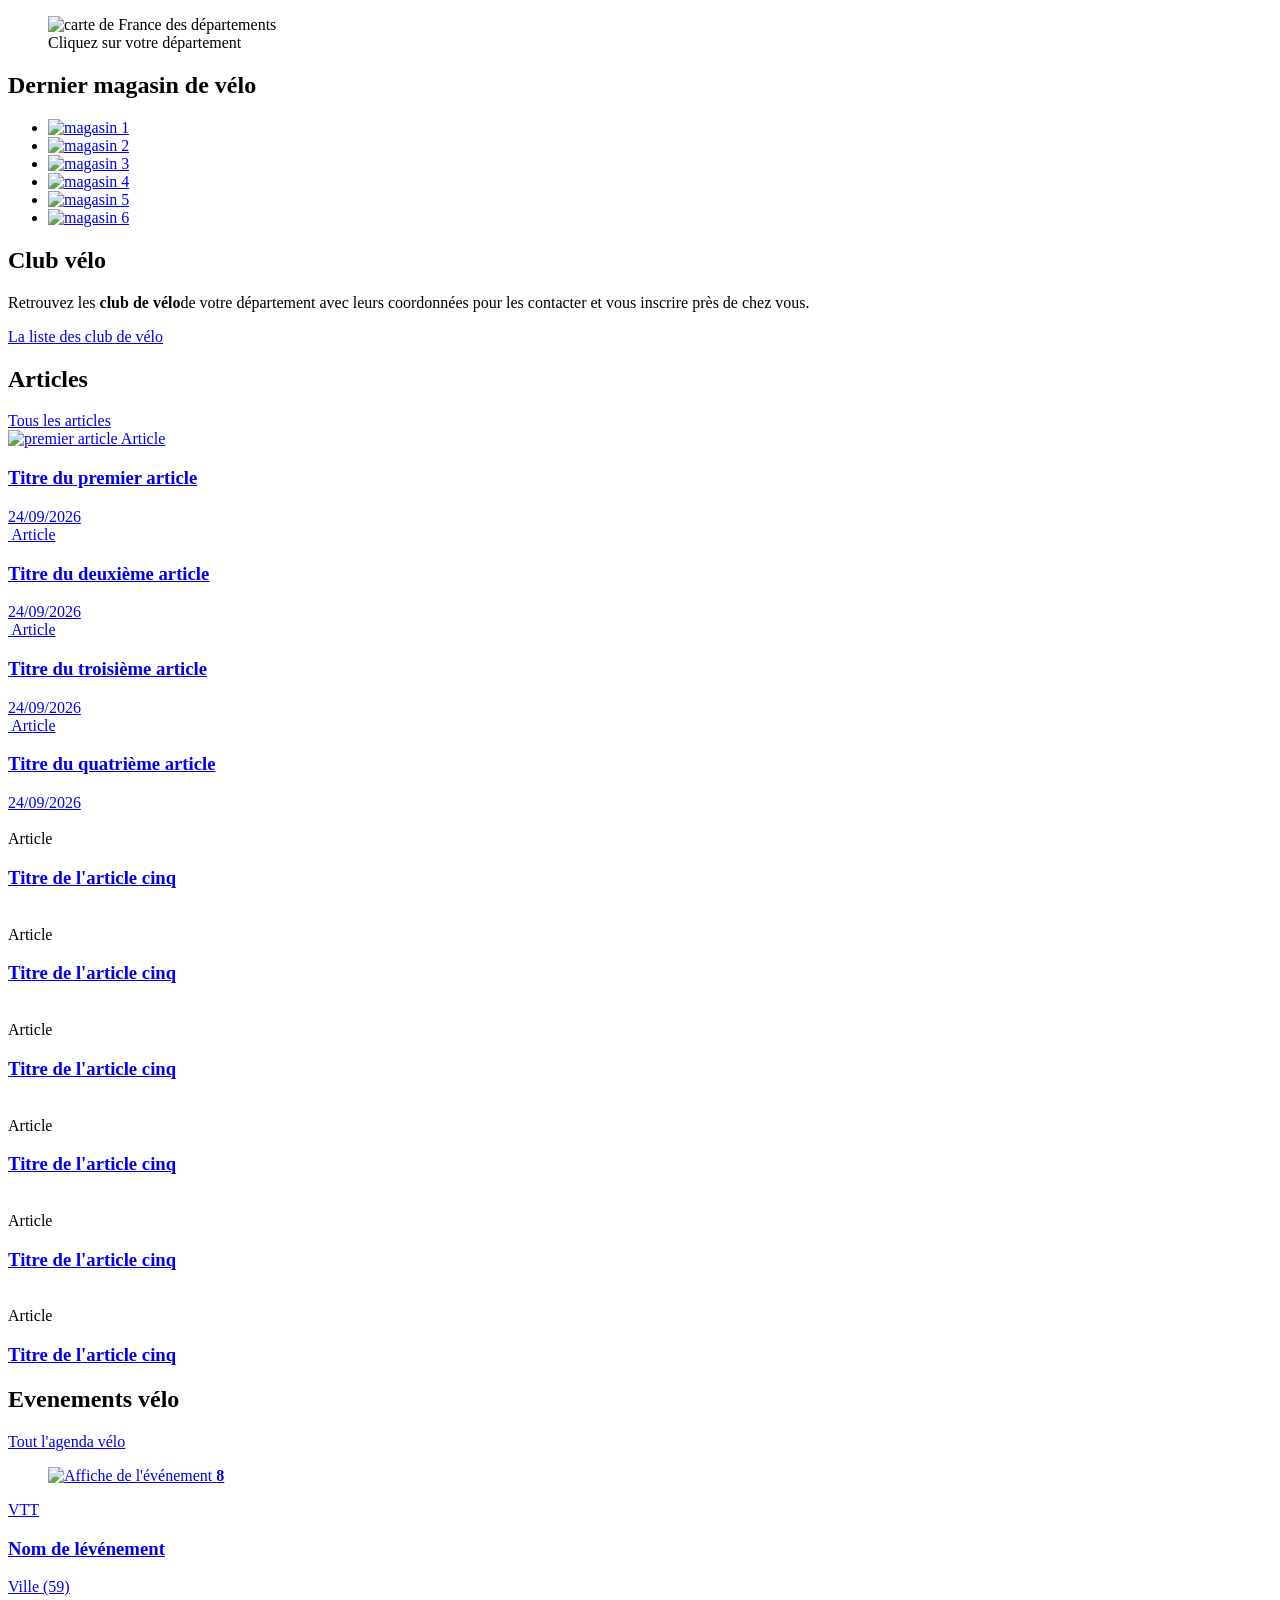
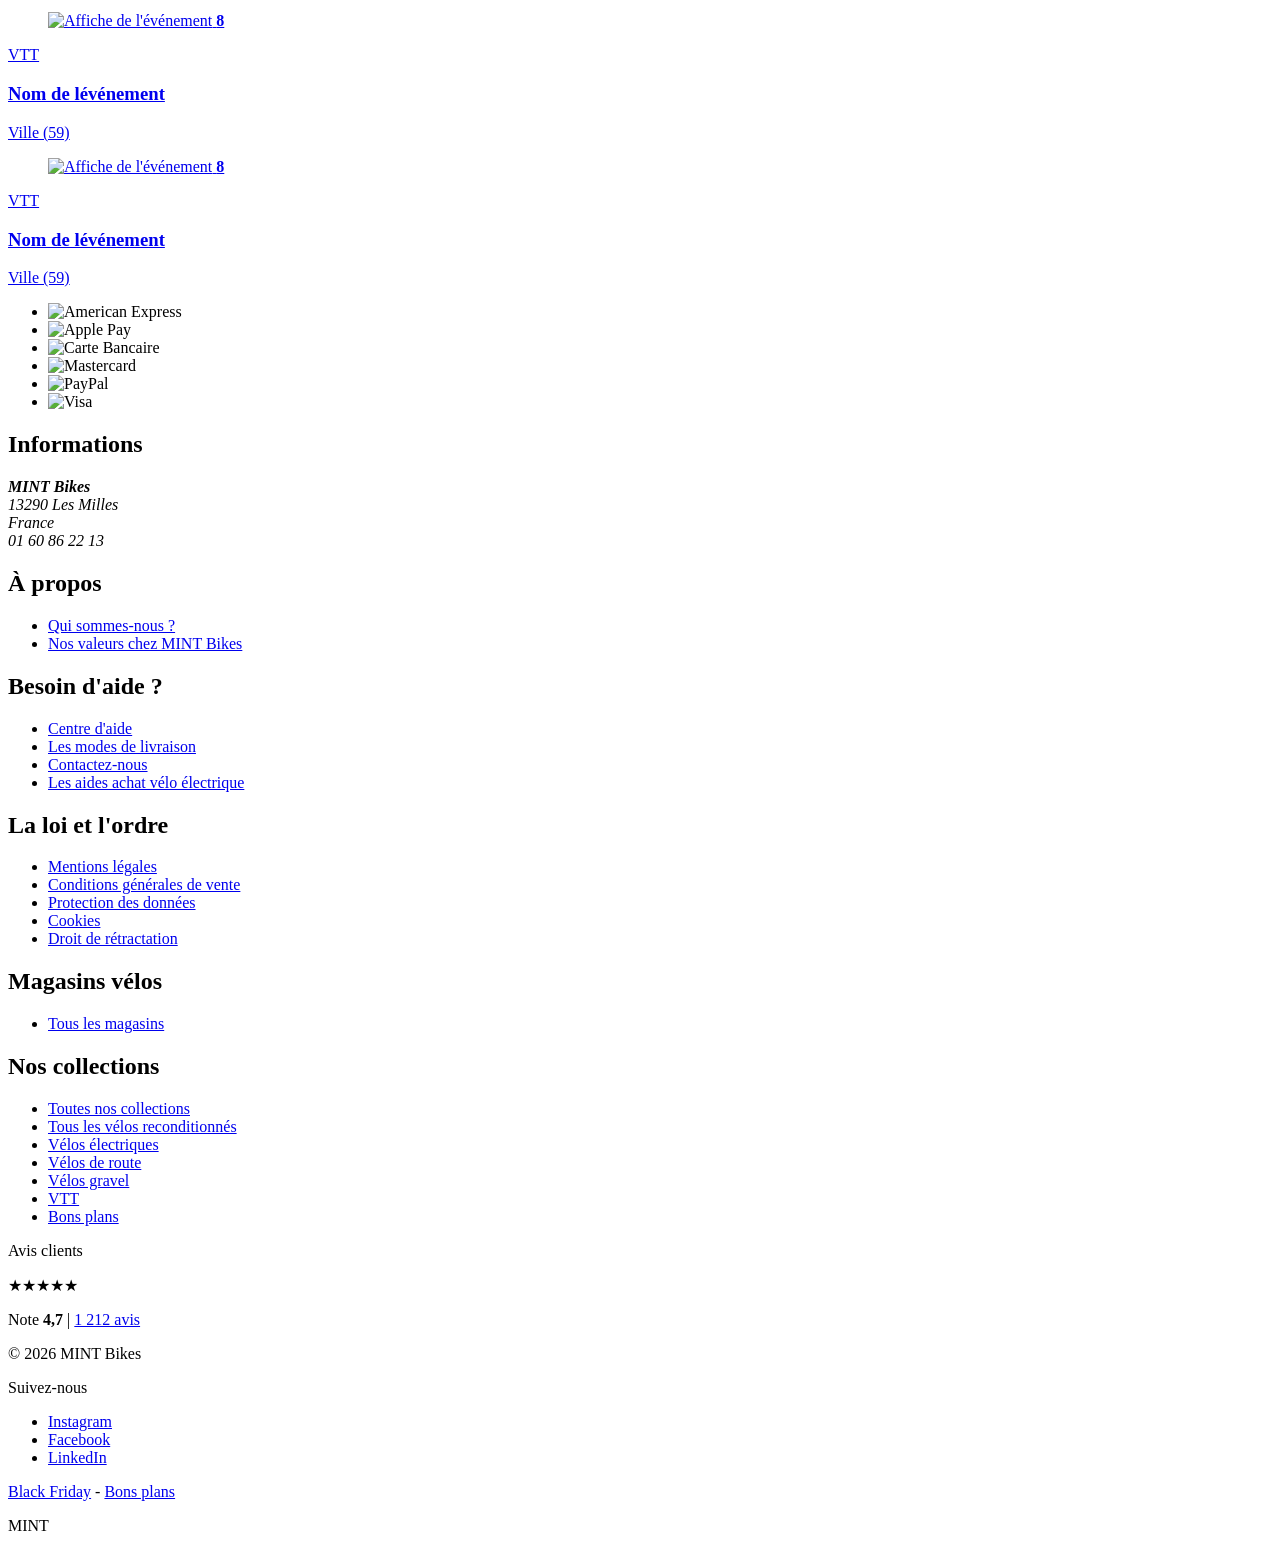
==== HTML/index.html @ cd9aee18 "Ajout des pages HTML CSS et assets" ====
<!DOCTYPE html>
<html lang="en">
<head>
    <meta charset="UTF-8">
    <meta name="viewport" content="width=device-width, initial-scale=1.0">
    <title>Document</title>
</head>
<body>
    
</body>
</html>


<!-- Presentation :  carte + magasins + clubs (main chris)-->

    <section class="presentation">
    <figure class="carte-france">
        <img src="images/carte-france.png" alt="carte de France des départements">
        <figcaption>Cliquez sur votre département</figcaption>
    </figure>
        <div class="presentation-texte">
        <h2>Dernier magasin de vélo</h2>
        <ul class="vignettes">
            <li><a href="#"><img src="/ASSET/images/magasin1.jpg" alt="magasin 1"></a></li>
            <li><a href="#"><img src="/ASSET/images/magasin2.jpg" alt="magasin 2"></a></li>
            <li><a href="#"><img src="/ASSET/images/magasin3.jpg" alt="magasin 3"></a></li>
            <li><a href="#"><img src="/ASSET/images/magasin4.jpg" alt="magasin 4"></a></li>
            <li><a href="#"><img src="/ASSET/images/magasin5.jpg" alt="magasin 5"></a></li>
            <li><a href="#"><img src="/ASSET/images/magasin6.jpg" alt="magasin 6"></a></li>
        </ul>

        <h2>Club vélo</h2>
        <p>Retrouvez les <strong>club de vélo</strong>de votre département avec leurs coordonnées pour les contacter et vous inscrire près de chez vous.</p>
        <a class="lien-fleche" href="#">La liste des club de vélo</a>
        </div>
    </section>

    <!-- 2. Articles -->

    <section class="articles">
    <div class="titre-section">
        <h2>Articles</h2>
        <a class="bouton-lime" href="#" >Tous les articles</a>
    </div>

    <div class="articles-une">
        <article class="article-carte">
        <a href="#">
            <img src="/ASSET/images/article1.jpg" alt="premier article">
            <span class="etiquette">Article</span>
            <h3>Titre du premier article</h3>
            <time datetime="2026-09-24">24/09/2026</time>
        </a>
        </article>
        <article class="article-carte">
        <a href="#">
            <img src="/ASSET/images/article2.jpg" alt="">
            <span class="etiquette">Article</span>
            <h3>Titre du deuxième article</h3>
            <time datetime="2026-09-24">24/09/2026</time>
        </a>
        </article>
        <article class="article-carte">
        <a href="#">
            <img src="/ASSET/images/article3.jpg" alt="">
            <span class="etiquette">Article</span>
            <h3>Titre du troisième article</h3>
            <time datetime="2026-09-24">24/09/2026</time>
        </a>
        </article>
        <article class="article-carte">
        <a href="#">
            <img src="/ASSET/images/article4.jpg" alt="">
            <span class="etiquette">Article</span>
            <h3>Titre du quatrième article</h3>
            <time datetime="2026-09-24">24/09/2026</time>
        </a>
        </article>
    </div>

    <section class="articles-liste">
        <article class="article-compact">
        <img src="/ASSET/images/article5.jpg" alt="">
        <div>
            <span class="etiquette">Article</span>
            <h3><a href="#">Titre de l'article cinq</a></h3>
        </div>
        </article>
        <article class="article-compact">
        <img src="/ASSET/images/article6.jpg" alt="">
        <div>
            <span class="etiquette">Article</span>
            <h3><a href="#">Titre de l'article cinq</a></h3>
        </div>
        </article>

        <article class="article-compact">
        <img src="/ASSET/images/article7.jpg" alt="">
        <div>
            <span class="etiquette">Article</span>
            <h3><a href="#">Titre de l'article cinq</a></h3>
        </div>
        </article>

        <article class="article-compact">
        <img src="/ASSET/images/article8.jpg" alt="">
        <div>
            <span class="etiquette">Article</span>
            <h3><a href="#">Titre de l'article cinq</a></h3>
        </div>
        </article>

        <article class="article-compact">
        <img src="/ASSET/images/article9.jpg" alt="">
        <div>
            <span class="etiquette">Article</span>
            <h3><a href="#">Titre de l'article cinq</a></h3>
        </div>
        </article>

        <article class="article-compact">
        <img src="/ASSET/images/article10.jpg" alt="">
        <div>
            <span class="etiquette">Article</span>
            <h3><a href="#">Titre de l'article cinq</a></h3>
        </div>
        </article>
    
    </div>
    </section>

    <!-- 3. Evenements -->

    <section class="evenements">
    <div class="titre-section">
        <h2>Evenements vélo</h2>
        <a class="bouton-lime" href="#">Tout l'agenda vélo</a>
    </div>

    <div class="evenements-liste">
        <article class="evenement-carte">
        <a href="#">
            <figure>
            <img src="/ASSET/images/event1.jpg" alt="Affiche de l'événement">
            <time class="date-badge" datetime="2026-11-08"><strong>8</strong></time>
            </figure>
            <span class="etiquette">VTT</span>
            <h3>Nom de lévénement</h3>
            <p class="lieu">Ville (59)</p>
        </a>
        </article>

        <article class="evenement-carte">
        <a href="#">
            <figure>
            <img src="/ASSET/images/event2.jpg" alt="Affiche de l'événement">
            <time class="date-badge" datetime="2026-11-08"><strong>8</strong></time>
            </figure>
            <span class="etiquette">VTT</span>
            <h3>Nom de lévénement</h3>
            <p class="lieu">Ville (59)</p>
        </a>
        </article>

        <article class="evenement-carte">
        <a href="#">
            <figure>
            <img src="/ASSET/images/event3.jpg" alt="Affiche de l'événement">
            <time class="date-badge" datetime="2026-11-08"><strong>8</strong></time>
            </figure>
            <span class="etiquette">VTT</span>
            <h3>Nom de lévénement</h3>
            <p class="lieu">Ville (59)</p>
        </a>
        </article>
    </div>
    </section>

    </main> 
    <footer class="pied-mint">
        <div class="pied-contenu">

            <ul class="paiements" aria-label="Moyens de paiement acceptés">
                <li><img src="/ASSET/images/amex.svg" alt="American Express"></li>
                <li><img src="/ASSET/images/apple-pay.svg" alt="Apple Pay"></li>
                <li><img src="/ASSET/images/cb.svg" alt="Carte Bancaire"></li>
                <li><img src="/ASSET/images/mastercard.svg" alt="Mastercard"></li>
                <li><img src="/ASSET/images/paypal.svg" alt="PayPal"></li>
                <li><img src="/ASSET/images/visa.svg" alt="Visa"></li>
        </ul>

            <div class="pied-colonnes">
                <div>
                    <h2>Informations</h2>
                    <address>
                        <strong>MINT Bikes</strong><br>
                        13290 Les Milles<br>
                        France<br>
                        01 60 86 22 13
                    </address>
                </div>
                <div>
                    <h2>À propos</h2>
                    <ul>
                        <li><a href="#">Qui sommes-nous ?</a></li>
                        <li><a href="#">Nos valeurs chez MINT Bikes</a></li>
                    </ul>
                </div>
                <div>
                    <h2>Besoin d'aide ?</h2>
                    <ul>
                        <li><a href="#">Centre d'aide</a></li>
                        <li><a href="#">Les modes de livraison</a></li>
                        <li><a href="#">Contactez-nous</a></li>
                        <li><a href="#">Les aides achat vélo électrique</a></li>
                    </ul>
                </div>
                <div>
                    <h2>La loi et l'ordre</h2>
                    <ul>
                        <li><a href="#">Mentions légales</a></li>
                        <li><a href="#">Conditions générales de vente</a></li>
                        <li><a href="#">Protection des données</a></li>
                        <li><a href="#">Cookies</a></li>
                        <li><a href="#">Droit de rétractation</a></li>
                    </ul>
                </div>
                <div>
                    <h2>Magasins vélos</h2>
                    <ul>
                        <li><a href="#">Tous les magasins</a></li>
                    </ul>
                </div>
                <div>
                    <h2>Nos collections</h2>
                    <ul>
                        <li><a href="#">Toutes nos collections</a></li>
                        <li><a href="#">Tous les vélos reconditionnés</a></li>
                        <li><a href="#">Vélos électriques</a></li>
                        <li><a href="#">Vélos de route</a></li>
                        <li><a href="#">Vélos gravel</a></li>
                        <li><a href="#">VTT</a></li>
                        <li><a href="#">Bons plans</a></li>
                    </ul>
                </div>
            </div>

            <div class="avis">
                <p class="avis-marque">Avis clients</p>
                <p class="etoiles" aria-label="Note de 4,7 sur 5">★★★★★</p>
                <p>Note <strong>4,7</strong> | <a href="#">1 212 avis</a></p>
            </div>

            <p class="copyright">© 2026 MINT Bikes</p>

            <div class="suivez-nous">
                <p>Suivez-nous</p>
                <ul class="reseaux">
                    <li><a href="#">Instagram</a></li>
                    <li><a href="#">Facebook</a></li>
                    <li><a href="#">LinkedIn</a></li>
                </ul>
            </div>

            <p class="pied-liens"><a href="#">Black Friday</a> - <a href="#">Bons plans</a></p>

            <p class="filigrane" aria-hidden="true">MINT</p>
        </div>
    </footer>
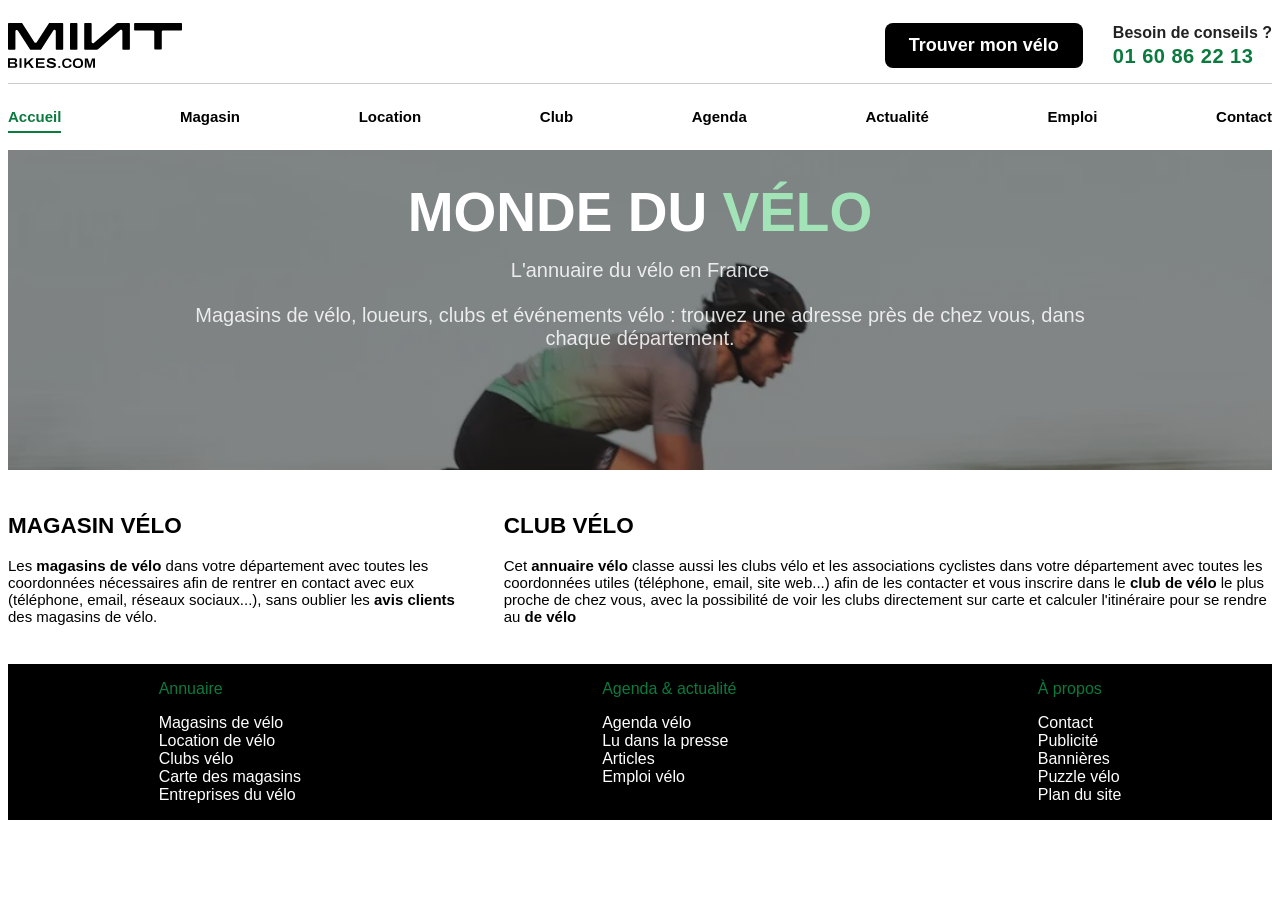
==== commit 0a5d1a92: "Thêm thư mục ASSET, CSS, HTML" ====
--- a/HTML/index.html
+++ b/HTML/index.html
@@ -1,269 +1,88 @@
 <!DOCTYPE html>
-<html lang="en">
+<html lang="fr">
 <head>
     <meta charset="UTF-8">
     <meta name="viewport" content="width=device-width, initial-scale=1.0">
-    <title>Document</title>
+    <title>Mint Bikes - Accueil</title>
+    <link rel="stylesheet" href="/CSS/style.css">
 </head>
 <body>
-    
-</body>
-</html>
 
-
-<!-- Presentation :  carte + magasins + clubs (main chris)-->
-
-    <section class="presentation">
-    <figure class="carte-france">
-        <img src="images/carte-france.png" alt="carte de France des départements">
-        <figcaption>Cliquez sur votre département</figcaption>
-    </figure>
-        <div class="presentation-texte">
-        <h2>Dernier magasin de vélo</h2>
-        <ul class="vignettes">
-            <li><a href="#"><img src="/ASSET/images/magasin1.jpg" alt="magasin 1"></a></li>
-            <li><a href="#"><img src="/ASSET/images/magasin2.jpg" alt="magasin 2"></a></li>
-            <li><a href="#"><img src="/ASSET/images/magasin3.jpg" alt="magasin 3"></a></li>
-            <li><a href="#"><img src="/ASSET/images/magasin4.jpg" alt="magasin 4"></a></li>
-            <li><a href="#"><img src="/ASSET/images/magasin5.jpg" alt="magasin 5"></a></li>
-            <li><a href="#"><img src="/ASSET/images/magasin6.jpg" alt="magasin 6"></a></li>
-        </ul>
-
-        <h2>Club vélo</h2>
-        <p>Retrouvez les <strong>club de vélo</strong>de votre département avec leurs coordonnées pour les contacter et vous inscrire près de chez vous.</p>
-        <a class="lien-fleche" href="#">La liste des club de vélo</a>
-        </div>
-    </section>
-
-    <!-- 2. Articles -->
-
-    <section class="articles">
-    <div class="titre-section">
-        <h2>Articles</h2>
-        <a class="bouton-lime" href="#" >Tous les articles</a>
-    </div>
-
-    <div class="articles-une">
-        <article class="article-carte">
-        <a href="#">
-            <img src="/ASSET/images/article1.jpg" alt="premier article">
-            <span class="etiquette">Article</span>
-            <h3>Titre du premier article</h3>
-            <time datetime="2026-09-24">24/09/2026</time>
-        </a>
-        </article>
-        <article class="article-carte">
-        <a href="#">
-            <img src="/ASSET/images/article2.jpg" alt="">
-            <span class="etiquette">Article</span>
-            <h3>Titre du deuxième article</h3>
-            <time datetime="2026-09-24">24/09/2026</time>
-        </a>
-        </article>
-        <article class="article-carte">
-        <a href="#">
-            <img src="/ASSET/images/article3.jpg" alt="">
-            <span class="etiquette">Article</span>
-            <h3>Titre du troisième article</h3>
-            <time datetime="2026-09-24">24/09/2026</time>
-        </a>
-        </article>
-        <article class="article-carte">
-        <a href="#">
-            <img src="/ASSET/images/article4.jpg" alt="">
-            <span class="etiquette">Article</span>
-            <h3>Titre du quatrième article</h3>
-            <time datetime="2026-09-24">24/09/2026</time>
-        </a>
-        </article>
-    </div>
-
-    <section class="articles-liste">
-        <article class="article-compact">
-        <img src="/ASSET/images/article5.jpg" alt="">
-        <div>
-            <span class="etiquette">Article</span>
-            <h3><a href="#">Titre de l'article cinq</a></h3>
-        </div>
-        </article>
-        <article class="article-compact">
-        <img src="/ASSET/images/article6.jpg" alt="">
-        <div>
-            <span class="etiquette">Article</span>
-            <h3><a href="#">Titre de l'article cinq</a></h3>
-        </div>
-        </article>
-
-        <article class="article-compact">
-        <img src="/ASSET/images/article7.jpg" alt="">
-        <div>
-            <span class="etiquette">Article</span>
-            <h3><a href="#">Titre de l'article cinq</a></h3>
-        </div>
-        </article>
-
-        <article class="article-compact">
-        <img src="/ASSET/images/article8.jpg" alt="">
-        <div>
-            <span class="etiquette">Article</span>
-            <h3><a href="#">Titre de l'article cinq</a></h3>
-        </div>
-        </article>
-
-        <article class="article-compact">
-        <img src="/ASSET/images/article9.jpg" alt="">
-        <div>
-            <span class="etiquette">Article</span>
-            <h3><a href="#">Titre de l'article cinq</a></h3>
-        </div>
-        </article>
-
-        <article class="article-compact">
-        <img src="/ASSET/images/article10.jpg" alt="">
-        <div>
-            <span class="etiquette">Article</span>
-            <h3><a href="#">Titre de l'article cinq</a></h3>
-        </div>
-        </article>
-    
-    </div>
-    </section>
-
-    <!-- 3. Evenements -->
-
-    <section class="evenements">
-    <div class="titre-section">
-        <h2>Evenements vélo</h2>
-        <a class="bouton-lime" href="#">Tout l'agenda vélo</a>
-    </div>
-
-    <div class="evenements-liste">
-        <article class="evenement-carte">
-        <a href="#">
-            <figure>
-            <img src="/ASSET/images/event1.jpg" alt="Affiche de l'événement">
-            <time class="date-badge" datetime="2026-11-08"><strong>8</strong></time>
-            </figure>
-            <span class="etiquette">VTT</span>
-            <h3>Nom de lévénement</h3>
-            <p class="lieu">Ville (59)</p>
-        </a>
-        </article>
-
-        <article class="evenement-carte">
-        <a href="#">
-            <figure>
-            <img src="/ASSET/images/event2.jpg" alt="Affiche de l'événement">
-            <time class="date-badge" datetime="2026-11-08"><strong>8</strong></time>
-            </figure>
-            <span class="etiquette">VTT</span>
-            <h3>Nom de lévénement</h3>
-            <p class="lieu">Ville (59)</p>
-        </a>
-        </article>
-
-        <article class="evenement-carte">
-        <a href="#">
-            <figure>
-            <img src="/ASSET/images/event3.jpg" alt="Affiche de l'événement">
-            <time class="date-badge" datetime="2026-11-08"><strong>8</strong></time>
-            </figure>
-            <span class="etiquette">VTT</span>
-            <h3>Nom de lévénement</h3>
-            <p class="lieu">Ville (59)</p>
-        </a>
-        </article>
-    </div>
-    </section>
-
-    </main> 
-    <footer class="pied-mint">
-        <div class="pied-contenu">
-
-            <ul class="paiements" aria-label="Moyens de paiement acceptés">
-                <li><img src="/ASSET/images/amex.svg" alt="American Express"></li>
-                <li><img src="/ASSET/images/apple-pay.svg" alt="Apple Pay"></li>
-                <li><img src="/ASSET/images/cb.svg" alt="Carte Bancaire"></li>
-                <li><img src="/ASSET/images/mastercard.svg" alt="Mastercard"></li>
-                <li><img src="/ASSET/images/paypal.svg" alt="PayPal"></li>
-                <li><img src="/ASSET/images/visa.svg" alt="Visa"></li>
-        </ul>
-
-            <div class="pied-colonnes">
-                <div>
-                    <h2>Informations</h2>
-                    <address>
-                        <strong>MINT Bikes</strong><br>
-                        13290 Les Milles<br>
-                        France<br>
-                        01 60 86 22 13
-                    </address>
-                </div>
-                <div>
-                    <h2>À propos</h2>
-                    <ul>
-                        <li><a href="#">Qui sommes-nous ?</a></li>
-                        <li><a href="#">Nos valeurs chez MINT Bikes</a></li>
-                    </ul>
-                </div>
-                <div>
-                    <h2>Besoin d'aide ?</h2>
-                    <ul>
-                        <li><a href="#">Centre d'aide</a></li>
-                        <li><a href="#">Les modes de livraison</a></li>
-                        <li><a href="#">Contactez-nous</a></li>
-                        <li><a href="#">Les aides achat vélo électrique</a></li>
-                    </ul>
-                </div>
-                <div>
-                    <h2>La loi et l'ordre</h2>
-                    <ul>
-                        <li><a href="#">Mentions légales</a></li>
-                        <li><a href="#">Conditions générales de vente</a></li>
-                        <li><a href="#">Protection des données</a></li>
-                        <li><a href="#">Cookies</a></li>
-                        <li><a href="#">Droit de rétractation</a></li>
-                    </ul>
-                </div>
-                <div>
-                    <h2>Magasins vélos</h2>
-                    <ul>
-                        <li><a href="#">Tous les magasins</a></li>
-                    </ul>
-                </div>
-                <div>
-                    <h2>Nos collections</h2>
-                    <ul>
-                        <li><a href="#">Toutes nos collections</a></li>
-                        <li><a href="#">Tous les vélos reconditionnés</a></li>
-                        <li><a href="#">Vélos électriques</a></li>
-                        <li><a href="#">Vélos de route</a></li>
-                        <li><a href="#">Vélos gravel</a></li>
-                        <li><a href="#">VTT</a></li>
-                        <li><a href="#">Bons plans</a></li>
-                    </ul>
+    <header>
+        <!-- button -->
+        <div class="header-container">
+            <img src="/ASSET/logo_mintbikes.com-03_140x.svg" width="197" height="51" alt="Logo Mint Bikes">
+            <div class="header-right">
+                <a href="produits.html">Trouver mon vélo</a>
+                <div class="contact-box">
+                    <p class="conseil">Besoin de conseils ?</p>
+                    <div class="phone">01 60 86 22 13</div>
                 </div>
             </div>
+        </div>
 
-            <div class="avis">
-                <p class="avis-marque">Avis clients</p>
-                <p class="etoiles" aria-label="Note de 4,7 sur 5">★★★★★</p>
-                <p>Note <strong>4,7</strong> | <a href="#">1 212 avis</a></p>
-            </div>
-
-            <p class="copyright">© 2026 MINT Bikes</p>
-
-            <div class="suivez-nous">
-                <p>Suivez-nous</p>
-                <ul class="reseaux">
-                    <li><a href="#">Instagram</a></li>
-                    <li><a href="#">Facebook</a></li>
-                    <li><a href="#">LinkedIn</a></li>
-                </ul>
-            </div>
-
-            <p class="pied-liens"><a href="#">Black Friday</a> - <a href="#">Bons plans</a></p>
-
-            <p class="filigrane" aria-hidden="true">MINT</p>
+        <!-- hang duoi menu -->
+        <nav>
+            <ul>
+                <li><a href="index.html">Accueil</a></li>
+                <li><a href="#">Magasin</a></li>
+                <li><a href="#">Location</a></li>
+                <li><a href="#">Club</a></li>
+                <li><a href="#">Agenda</a></li>
+                <li><a href="#">Actualité</a></li>
+                <li><a href="#">Emploi</a></li>
+                <li><a href="#">Contact</a></li>
+            </ul>
+        </nav>
+    </header>
+      <!-- banner -->
+       <div class="banner">
+            <h1>MONDE DU <span class="highlight">VÉLO</span></h1>   
+            <p>L'annuaire du vélo en France</p>
+            <p>Magasins de vélo, loueurs, clubs et événements vélo : trouvez une adresse près de chez vous, dans chaque département.</p>   
         </div>
-    </footer>+     <main>
+        <section class="column">
+        <div><h2>MAGASIN VÉLO</h2>
+        <p>Les <strong>magasins de vélo</strong> dans votre département avec toutes les coordonnées nécessaires afin de rentrer en contact avec eux (téléphone, email, réseaux sociaux...), sans oublier les<strong> avis clients</strong> des magasins de vélo.</p>
+        </div>
+        <div>
+        <h2>CLUB VÉLO</h2>
+        <p>Cet <strong>annuaire vélo</strong> classe aussi les clubs vélo et les associations cyclistes dans votre département avec toutes les coordonnées utiles (téléphone, email, site web...) afin de les contacter et vous inscrire dans le <strong>club de vélo</strong> le plus proche de chez vous, avec la possibilité de voir les clubs directement sur carte et calculer l'itinéraire pour se rendre au <strong>de vélo</strong></p>
+        </div>
+    </section>   
+    </main> 
+    <footer>
+    <div class="footer-container">
+      <p>Annuaire</p>
+      <ul>
+        <li><a href="#">Magasins de vélo</a></li>
+        <li><a href="#">Location de vélo</a></li>
+        <li><a href="#">Clubs vélo</a></li>
+        <li><a href="#">Carte des magasins</a></li>
+        <li><a href="#">Entreprises du vélo</a></li>
+      </ul>
+    </div>
+    <div class="footer-container">
+      <p>Agenda & actualité</p>
+      <ul>
+        <li><a href="#">Agenda vélo</a></li>
+        <li><a href="#">Lu dans la presse</a></li>
+        <li><a href="#">Articles</a></li>
+        <li><a href="#">Emploi vélo</a></li>
+      </ul>
+    </div>
+    <div class="footer-container">
+      <p>À propos</p>
+      <ul>
+        <li><a href="#">Contact</a></li>
+        <li><a href="#">Publicité</a></li>
+        <li><a href="#">Bannières</a></li>
+        <li><a href="#">Puzzle vélo</a></li>
+        <li><a href="#">Plan du site</a></li>
+      </ul>
+    </div>
+    
+    </footer>     
+</body>
+</html>
--- a/CSS/style.css
+++ b/CSS/style.css
@@ -0,0 +1,167 @@
+/* ==========================================
+   1. QUY TẮC CHUNG (GLOBAL STYLES)
+   ========================================== */
+*, *::before, *::after {
+    box-sizing: border-box;
+}
+body{
+    font-family:'Montserrat', sans-serif;
+}
+header {
+    background-color: #ffffff;
+    padding: 0;
+}
+
+.header-container {
+    display: flex;
+    justify-content: space-between;
+    align-items: center;
+    padding-top: 15px;
+    padding-bottom: 15px;
+    border-bottom: 1.5px solid #cbcbcb; /* Đường gạch ngang mảnh phân cách hàng trên & hàng dưới */
+}
+
+/* Logo */
+.header-container img {
+    height: 45px;
+    width: auto;
+}
+.header-right {
+    display: flex;
+    align-items: center;
+    gap: 30px; /* Khoảng cách giữa nút đen và cụm số điện thoại */
+}
+
+/* "Trouver mon vélo" */
+.header-right a {
+    background-color: #000000;
+    color: #ffffff;
+    padding: 12px 24px;
+    border-radius: 8px;
+    text-decoration: none;
+    font-weight: 600;
+    font-size: 18px;
+}
+
+.header-right a:hover {
+    text-decoration: underline;
+    color: #0b7a3e ;
+}
+
+.contact-box {
+    display: flex;
+    flex-direction: column;
+    align-items: flex-start;
+}
+
+.conseil {
+    margin: 0 0 3px 0;
+    font-size: 16px;
+    color: #222222;
+    font-weight: 600;
+}
+
+.phone {
+    font-size: 20px;
+    font-weight: 700;
+    color: #0b7a3e; /* Màu xanh lá đậm chuẩn doanh nghiệp */
+    letter-spacing: 0.5px;
+}
+nav {
+    padding-top: 1.5rem;
+    padding-bottom: 1.5rem;
+}
+nav ul {
+    display: flex;
+    justify-content: space-between;
+    align-items: center;
+    width: 100%;
+    list-style: none;
+    gap: 10px;
+    margin: 0;
+    padding: 0px;
+}
+nav a {
+    color: black;
+    text-decoration: none;
+    font-weight: 600;
+    font-size: 15px;
+    padding: 6px 0;
+    position: relative;
+}
+nav a:hover {
+    color: #0b7a3e;
+    text-decoration: underline;
+}
+nav a[href="index.html"] {
+    color: #0b7a3e;
+    border-bottom: 2px solid #0b7a3e;
+}
+nav a[href="produits.html"] {
+    color: #0b7a3e;
+    border-bottom: 2px solid #0b7a3e;
+}
+.banner {
+    background: linear-gradient(rgba(0, 0, 0, 0.45), rgba(0, 0, 0, 0.45)), 
+    url('/ASSET/Cycliste-hometrainer.webp') center 28%/cover no-repeat;
+    display: flex;
+    flex-direction: column;
+    align-items: center;
+    justify-content: flex-start;
+    gap: 16px;
+    width: 100%;
+    margin-inline: auto;
+    min-height: 320px;
+    padding-top: 35px; 
+}
+.banner h1 {
+    margin: 0;
+    color: #ffffff;
+    font-size: 55px;
+    font-weight: 900;
+    line-height: 1;
+   
+}
+.banner h1 .highlight {
+    color: #A2E4B8;
+    white-space: nowrap; /* Giữ cụm JUSQU'À 70% dính liền không bị rớt dòng */
+}
+.banner p {
+    color: #ffffff;
+    text-align: center;
+    margin: 3px 0;
+    font-size: 20px;
+    opacity: 0.85;
+    max-width: 900px;
+}
+.column {
+    display: flex;
+    gap: 30px;
+    font-size: 15px;
+    padding-top: 1.5rem;
+    padding-bottom: 1.5rem;
+}
+
+footer{
+    background-color: #000000;
+    color: #0b7a3e;
+    display: flex;
+    justify-content: space-around;
+}
+footer a {
+    color: #ffffff;
+    text-decoration: none;
+    
+}
+footer ul li {
+    list-style: none;
+}
+footer a:hover{
+    color: #0b7a3e;
+    text-decoration: underline;
+}
+.footer-container ul {
+    padding: 0;
+    
+}
+
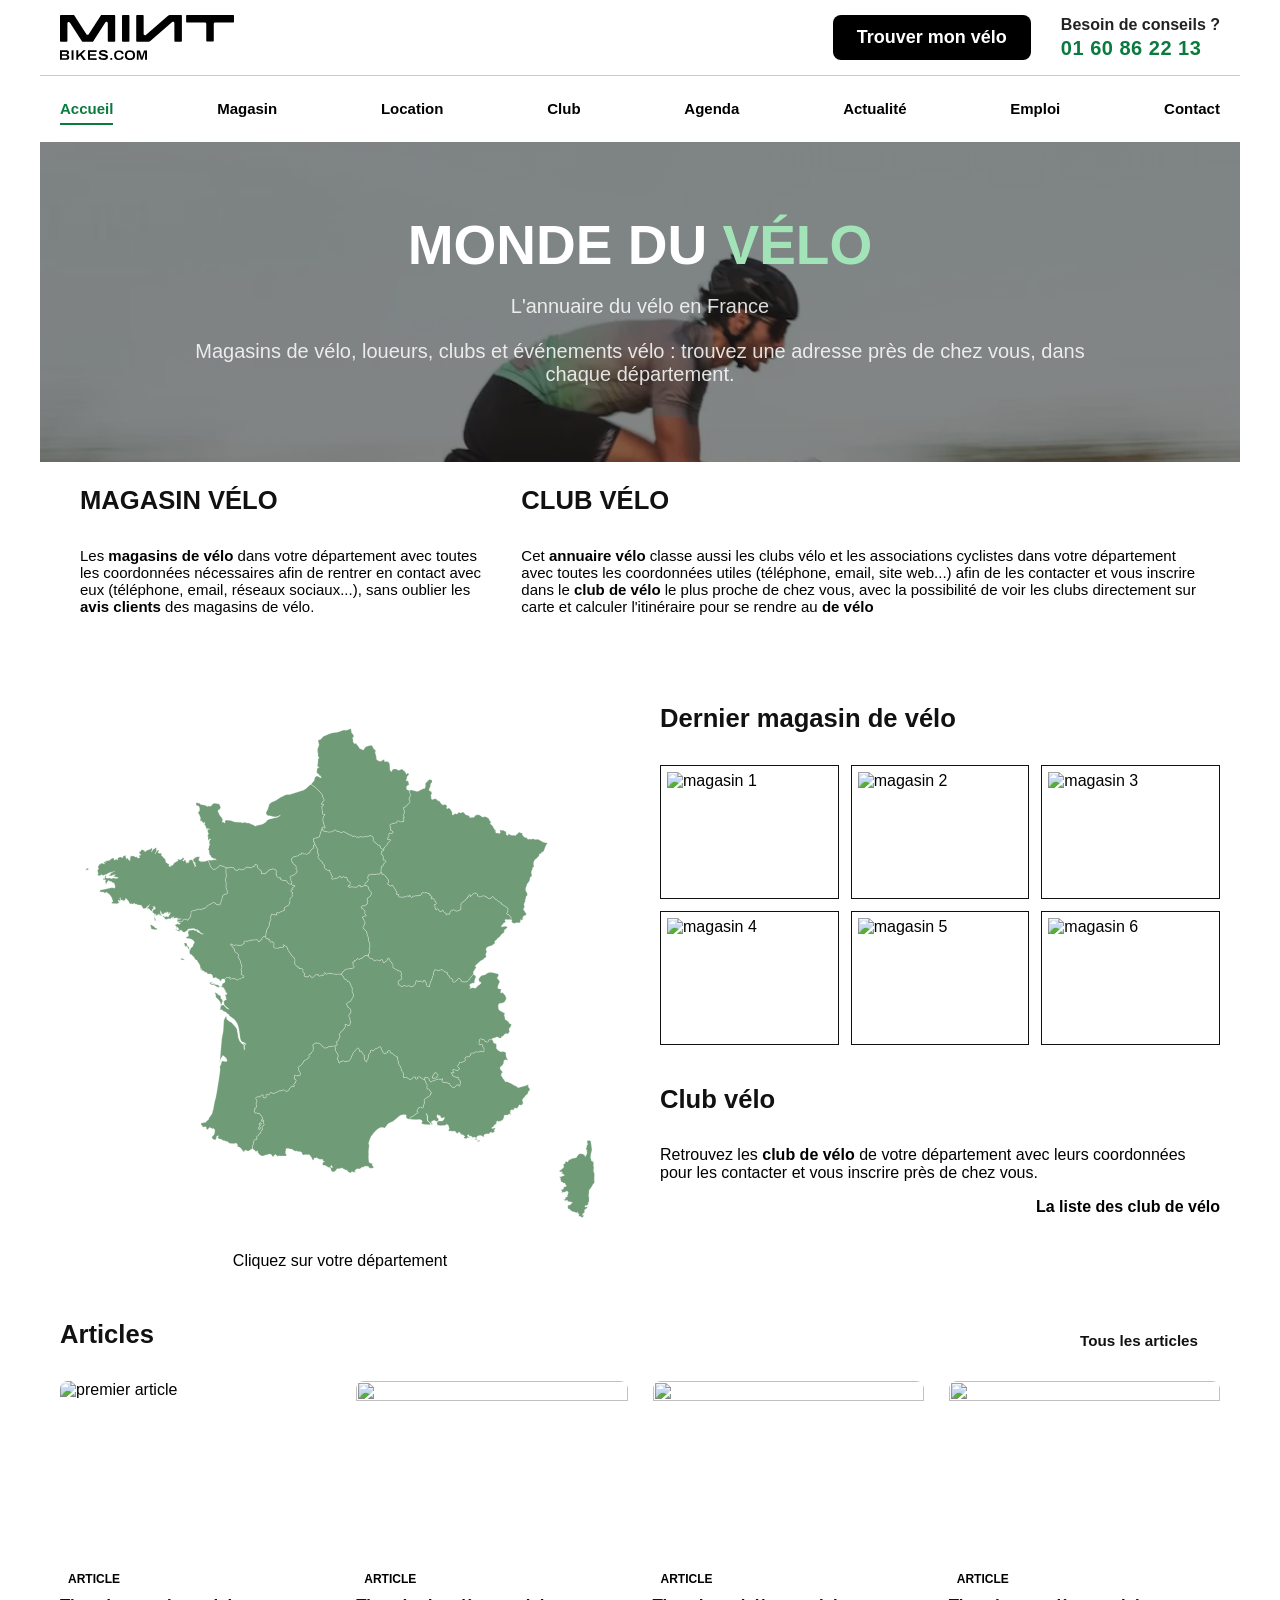
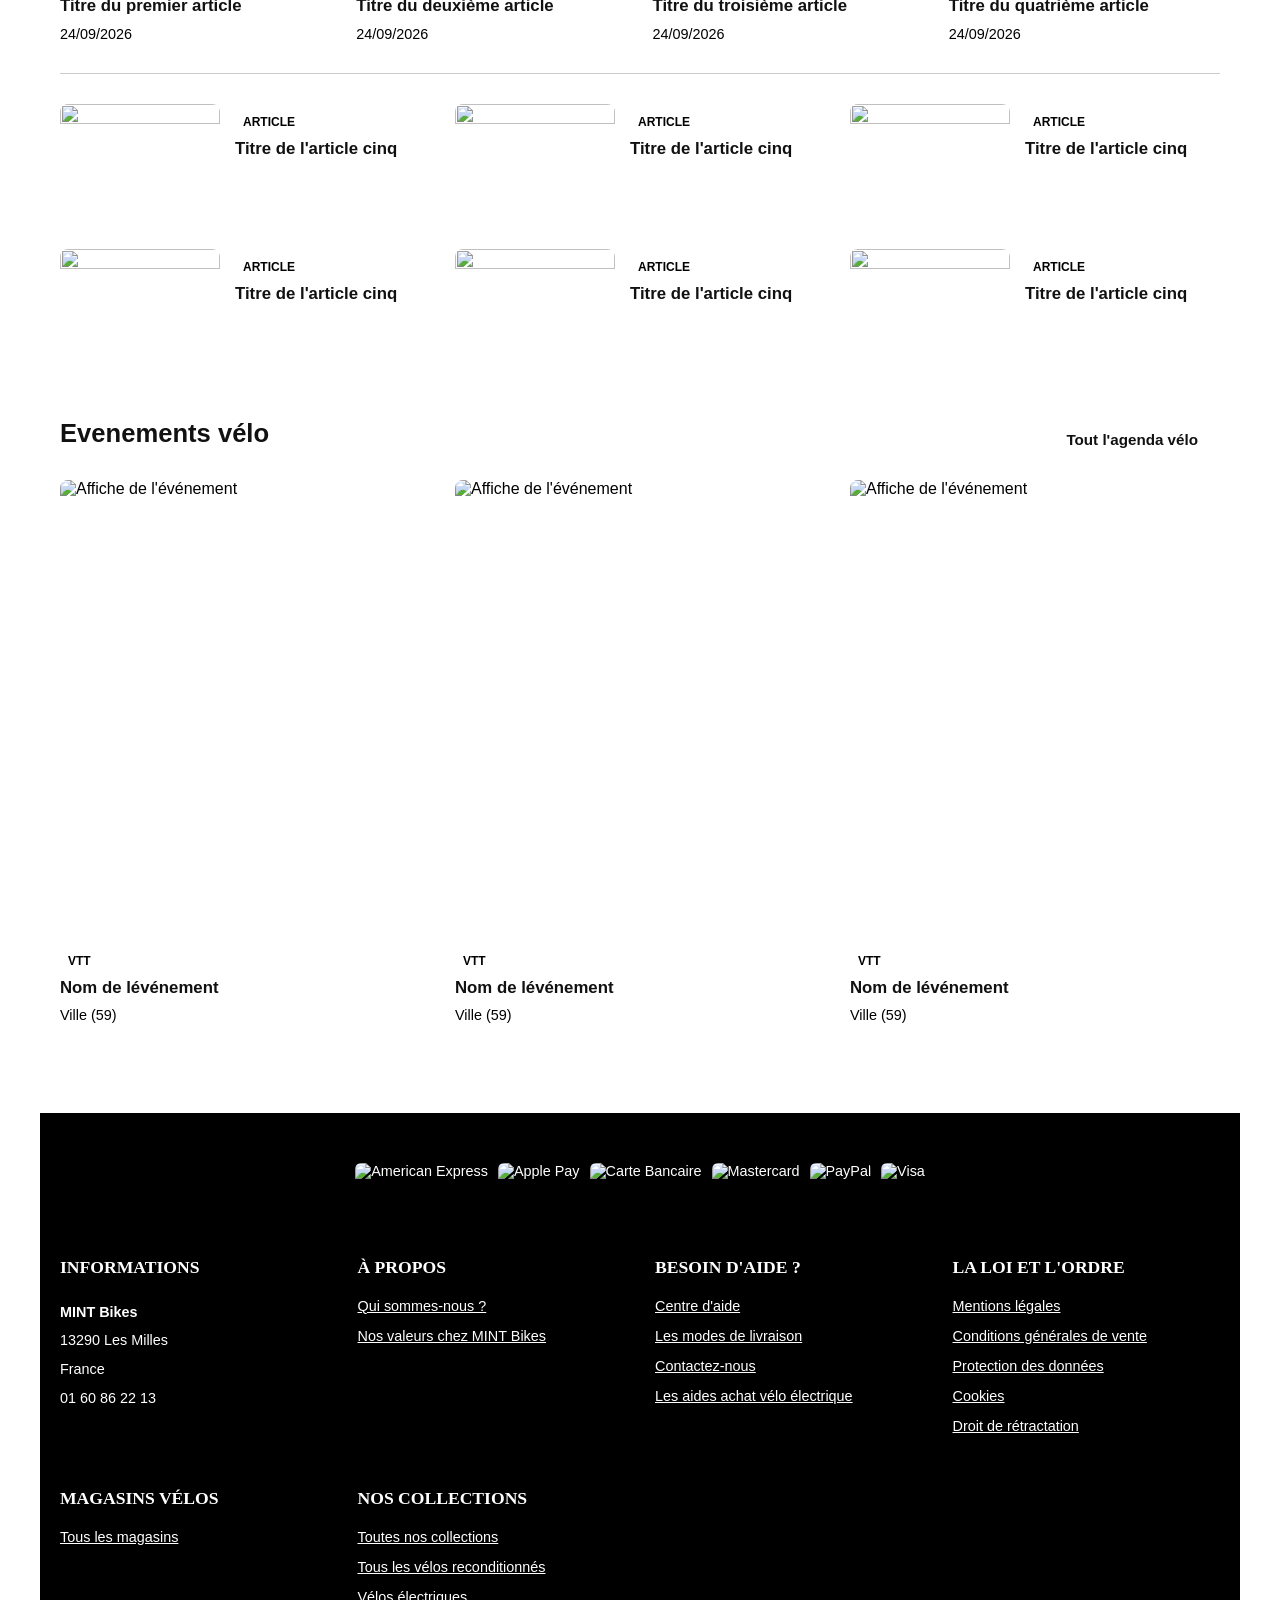
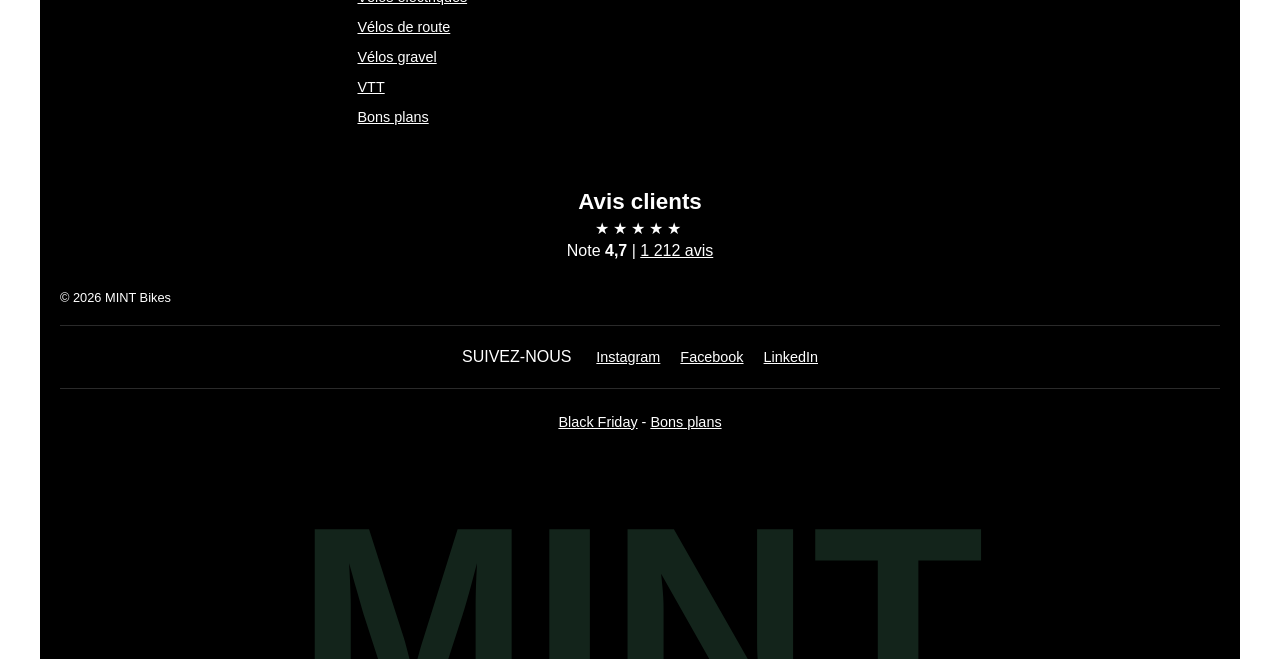
==== commit 5a1290c7: "ajouter des nouveaux fichiers css html et le dossier Asset" ====
--- a/HTML/index.html
+++ b/HTML/index.html
@@ -51,38 +51,262 @@
         <p>Cet <strong>annuaire vélo</strong> classe aussi les clubs vélo et les associations cyclistes dans votre département avec toutes les coordonnées utiles (téléphone, email, site web...) afin de les contacter et vous inscrire dans le <strong>club de vélo</strong> le plus proche de chez vous, avec la possibilité de voir les clubs directement sur carte et calculer l'itinéraire pour se rendre au <strong>de vélo</strong></p>
         </div>
     </section>   
+    <!-- Presentation :  carte + magasins + clubs (main chris)-->
+
+    <section class="presentation">
+    <figure class="carte-france">
+        <img src="\ASSET\carte de la france.svg" alt="carte de France des départements">
+        <figcaption>Cliquez sur votre département</figcaption>
+    </figure>
+        <div class="presentation-texte">
+        <h2>Dernier magasin de vélo</h2>
+        <ul class="vignettes">
+            <li><a href="#"><img src="/ASSET/images/magasin1.jpg" alt="magasin 1"></a></li>
+            <li><a href="#"><img src="/ASSET/images/magasin2.jpg" alt="magasin 2"></a></li>
+            <li><a href="#"><img src="/ASSET/images/magasin3.jpg" alt="magasin 3"></a></li>
+            <li><a href="#"><img src="/ASSET/images/magasin4.jpg" alt="magasin 4"></a></li>
+            <li><a href="#"><img src="/ASSET/images/magasin5.jpg" alt="magasin 5"></a></li>
+            <li><a href="#"><img src="/ASSET/images/magasin6.jpg" alt="magasin 6"></a></li>
+        </ul>
+
+        <h2>Club vélo</h2>
+        <p>Retrouvez les <strong>club de vélo </strong>de votre département avec leurs coordonnées pour les contacter et vous inscrire près de chez vous.</p>
+        <a class="lien-fleche" href="#">La liste des club de vélo</a>
+        </div>
+    </section>
+
+    <!-- 2. Articles -->
+
+    <section class="articles">
+    <div class="titre-section">
+        <h2>Articles</h2>
+        <a class="bouton-lime" href="#" >Tous les articles</a>
+    </div>
+
+    <div class="articles-une">
+        <article class="article-carte">
+        <a href="#">
+            <img src="/ASSET/images/article1.jpg" alt="premier article">
+            <span class="etiquette">Article</span>
+            <h3>Titre du premier article</h3>
+            <time datetime="2026-09-24">24/09/2026</time>
+        </a>
+        </article>
+        <article class="article-carte">
+        <a href="#">
+            <img src="/ASSET/images/article2.jpg" alt="">
+            <span class="etiquette">Article</span>
+            <h3>Titre du deuxième article</h3>
+            <time datetime="2026-09-24">24/09/2026</time>
+        </a>
+        </article>
+        <article class="article-carte">
+        <a href="#">
+            <img src="/ASSET/images/article3.jpg" alt="">
+            <span class="etiquette">Article</span>
+            <h3>Titre du troisième article</h3>
+            <time datetime="2026-09-24">24/09/2026</time>
+        </a>
+        </article>
+        <article class="article-carte">
+        <a href="#">
+            <img src="/ASSET/images/article4.jpg" alt="">
+            <span class="etiquette">Article</span>
+            <h3>Titre du quatrième article</h3>
+            <time datetime="2026-09-24">24/09/2026</time>
+        </a>
+        </article>
+    </div>
+
+    <section class="articles-liste">
+        <article class="article-compact">
+        <img src="/ASSET/images/article5.jpg" alt="">
+        <div>
+            <span class="etiquette">Article</span>
+            <h3><a href="#">Titre de l'article cinq</a></h3>
+        </div>
+        </article>
+        <article class="article-compact">
+        <img src="/ASSET/images/article6.jpg" alt="">
+        <div>
+            <span class="etiquette">Article</span>
+            <h3><a href="#">Titre de l'article cinq</a></h3>
+        </div>
+        </article>
+
+        <article class="article-compact">
+        <img src="/ASSET/images/article7.jpg" alt="">
+        <div>
+            <span class="etiquette">Article</span>
+            <h3><a href="#">Titre de l'article cinq</a></h3>
+        </div>
+        </article>
+
+        <article class="article-compact">
+        <img src="/ASSET/images/article8.jpg" alt="">
+        <div>
+            <span class="etiquette">Article</span>
+            <h3><a href="#">Titre de l'article cinq</a></h3>
+        </div>
+        </article>
+
+        <article class="article-compact">
+        <img src="/ASSET/images/article9.jpg" alt="">
+        <div>
+            <span class="etiquette">Article</span>
+            <h3><a href="#">Titre de l'article cinq</a></h3>
+        </div>
+        </article>
+
+        <article class="article-compact">
+        <img src="/ASSET/images/article10.jpg" alt="">
+        <div>
+            <span class="etiquette">Article</span>
+            <h3><a href="#">Titre de l'article cinq</a></h3>
+        </div>
+        </article>
+    
+    </div>
+    </section>
+
+    <!-- 3. Evenements -->
+
+    <section class="evenements">
+    <div class="titre-section">
+        <h2>Evenements vélo</h2>
+        <a class="bouton-lime" href="#">Tout l'agenda vélo</a>
+    </div>
+
+    <div class="evenements-liste">
+        <article class="evenement-carte">
+        <a href="#">
+            <figure>
+            <img src="/ASSET/images/event1.jpg" alt="Affiche de l'événement">
+            <time class="date-badge" datetime="2026-11-08"><strong>8</strong></time>
+            </figure>
+            <span class="etiquette">VTT</span>
+            <h3>Nom de lévénement</h3>
+            <p class="lieu">Ville (59)</p>
+        </a>
+        </article>
+
+        <article class="evenement-carte">
+        <a href="#">
+            <figure>
+            <img src="/ASSET/images/event2.jpg" alt="Affiche de l'événement">
+            <time class="date-badge" datetime="2026-11-08"><strong>8</strong></time>
+            </figure>
+            <span class="etiquette">VTT</span>
+            <h3>Nom de lévénement</h3>
+            <p class="lieu">Ville (59)</p>
+        </a>
+        </article>
+
+        <article class="evenement-carte">
+        <a href="#">
+            <figure>
+            <img src="/ASSET/images/event3.jpg" alt="Affiche de l'événement">
+            <time class="date-badge" datetime="2026-11-08"><strong>8</strong></time>
+            </figure>
+            <span class="etiquette">VTT</span>
+            <h3>Nom de lévénement</h3>
+            <p class="lieu">Ville (59)</p>
+        </a>
+        </article>
+    </div>
+    </section>
+
     </main> 
-    <footer>
-    <div class="footer-container">
-      <p>Annuaire</p>
-      <ul>
-        <li><a href="#">Magasins de vélo</a></li>
-        <li><a href="#">Location de vélo</a></li>
-        <li><a href="#">Clubs vélo</a></li>
-        <li><a href="#">Carte des magasins</a></li>
-        <li><a href="#">Entreprises du vélo</a></li>
-      </ul>
-    </div>
-    <div class="footer-container">
-      <p>Agenda & actualité</p>
-      <ul>
-        <li><a href="#">Agenda vélo</a></li>
-        <li><a href="#">Lu dans la presse</a></li>
-        <li><a href="#">Articles</a></li>
-        <li><a href="#">Emploi vélo</a></li>
-      </ul>
-    </div>
-    <div class="footer-container">
-      <p>À propos</p>
-      <ul>
-        <li><a href="#">Contact</a></li>
-        <li><a href="#">Publicité</a></li>
-        <li><a href="#">Bannières</a></li>
-        <li><a href="#">Puzzle vélo</a></li>
-        <li><a href="#">Plan du site</a></li>
-      </ul>
-    </div>
-    
-    </footer>     
+    <footer class="pied-mint">
+        <div class="pied-contenu">
+
+            <ul class="paiements" aria-label="Moyens de paiement acceptés">
+                <li><img src="/ASSET/images/amex.svg" alt="American Express"></li>
+                <li><img src="/ASSET/images/apple-pay.svg" alt="Apple Pay"></li>
+                <li><img src="/ASSET/images/cb.svg" alt="Carte Bancaire"></li>
+                <li><img src="/ASSET/images/mastercard.svg" alt="Mastercard"></li>
+                <li><img src="/ASSET/images/paypal.svg" alt="PayPal"></li>
+                <li><img src="/ASSET/images/visa.svg" alt="Visa"></li>
+        </ul>
+
+            <div class="pied-colonnes">
+                <div>
+                    <h2>Informations</h2>
+                    <address>
+                        <strong>MINT Bikes</strong><br>
+                        13290 Les Milles<br>
+                        France<br>
+                        01 60 86 22 13
+                    </address>
+                </div>
+                <div>
+                    <h2>À propos</h2>
+                    <ul>
+                        <li><a href="#">Qui sommes-nous ?</a></li>
+                        <li><a href="#">Nos valeurs chez MINT Bikes</a></li>
+                    </ul>
+                </div>
+                <div>
+                    <h2>Besoin d'aide ?</h2>
+                    <ul>
+                        <li><a href="#">Centre d'aide</a></li>
+                        <li><a href="#">Les modes de livraison</a></li>
+                        <li><a href="#">Contactez-nous</a></li>
+                        <li><a href="#">Les aides achat vélo électrique</a></li>
+                    </ul>
+                </div>
+                <div>
+                    <h2>La loi et l'ordre</h2>
+                    <ul>
+                        <li><a href="#">Mentions légales</a></li>
+                        <li><a href="#">Conditions générales de vente</a></li>
+                        <li><a href="#">Protection des données</a></li>
+                        <li><a href="#">Cookies</a></li>
+                        <li><a href="#">Droit de rétractation</a></li>
+                    </ul>
+                </div>
+                <div>
+                    <h2>Magasins vélos</h2>
+                    <ul>
+                        <li><a href="#">Tous les magasins</a></li>
+                    </ul>
+                </div>
+                <div>
+                    <h2>Nos collections</h2>
+                    <ul>
+                        <li><a href="#">Toutes nos collections</a></li>
+                        <li><a href="#">Tous les vélos reconditionnés</a></li>
+                        <li><a href="#">Vélos électriques</a></li>
+                        <li><a href="#">Vélos de route</a></li>
+                        <li><a href="#">Vélos gravel</a></li>
+                        <li><a href="#">VTT</a></li>
+                        <li><a href="#">Bons plans</a></li>
+                    </ul>
+                </div>
+            </div>
+
+            <div class="avis">
+                <p class="avis-marque">Avis clients</p>
+                <p class="etoiles" aria-label="Note de 4,7 sur 5">★★★★★</p>
+                <p>Note <strong>4,7</strong> | <a href="#">1 212 avis</a></p>
+            </div>
+
+            <p class="copyright">© 2026 MINT Bikes</p>
+
+            <div class="suivez-nous">
+                <p>Suivez-nous</p>
+                <ul class="reseaux">
+                    <li><a href="#">Instagram</a></li>
+                    <li><a href="#">Facebook</a></li>
+                    <li><a href="#">LinkedIn</a></li>
+                </ul>
+            </div>
+
+            <p class="pied-liens"><a href="#">Black Friday</a> - <a href="#">Bons plans</a></p>
+
+            <p class="filigrane" aria-hidden="true">MINT</p>
+        </div>
+    </footer>  
 </body>
-</html>+</html>
+
--- a/CSS/style.css
+++ b/CSS/style.css
@@ -1,12 +1,20 @@
-/* ==========================================
-   1. QUY TẮC CHUNG (GLOBAL STYLES)
-   ========================================== */
 *, *::before, *::after {
     box-sizing: border-box;
 }
-body{
-    font-family:'Montserrat', sans-serif;
-}
+
+body {
+    font-family: 'Montserrat', sans-serif;
+    margin: 0;
+    padding: 0;
+}
+
+/* width can bang */
+.header-container, nav, .banner, .column, footer {
+    padding-inline: 20px;
+    max-width: 1200px;
+    margin-inline: auto;
+}
+
 header {
     background-color: #ffffff;
     padding: 0;
@@ -18,7 +26,7 @@
     align-items: center;
     padding-top: 15px;
     padding-bottom: 15px;
-    border-bottom: 1.5px solid #cbcbcb; /* Đường gạch ngang mảnh phân cách hàng trên & hàng dưới */
+    border-bottom: 1.5px solid #cbcbcb;
 }
 
 /* Logo */
@@ -26,10 +34,11 @@
     height: 45px;
     width: auto;
 }
+
 .header-right {
     display: flex;
     align-items: center;
-    gap: 30px; /* Khoảng cách giữa nút đen và cụm số điện thoại */
+    gap: 30px;
 }
 
 /* "Trouver mon vélo" */
@@ -41,11 +50,12 @@
     text-decoration: none;
     font-weight: 600;
     font-size: 18px;
+    white-space: nowrap;
 }
 
 .header-right a:hover {
     text-decoration: underline;
-    color: #0b7a3e ;
+    color: #0b7a3e;
 }
 
 .contact-box {
@@ -64,13 +74,16 @@
 .phone {
     font-size: 20px;
     font-weight: 700;
-    color: #0b7a3e; /* Màu xanh lá đậm chuẩn doanh nghiệp */
+    color: #0b7a3e; 
     letter-spacing: 0.5px;
-}
+    white-space: nowrap;
+}
+
 nav {
     padding-top: 1.5rem;
     padding-bottom: 1.5rem;
 }
+
 nav ul {
     display: flex;
     justify-content: space-between;
@@ -81,6 +94,7 @@
     margin: 0;
     padding: 0px;
 }
+
 nav a {
     color: black;
     text-decoration: none;
@@ -89,43 +103,45 @@
     padding: 6px 0;
     position: relative;
 }
+
 nav a:hover {
     color: #0b7a3e;
     text-decoration: underline;
 }
-nav a[href="index.html"] {
-    color: #0b7a3e;
-    border-bottom: 2px solid #0b7a3e;
-}
+
+nav a[href="index.html"],
 nav a[href="produits.html"] {
     color: #0b7a3e;
     border-bottom: 2px solid #0b7a3e;
 }
+
 .banner {
     background: linear-gradient(rgba(0, 0, 0, 0.45), rgba(0, 0, 0, 0.45)), 
     url('/ASSET/Cycliste-hometrainer.webp') center 28%/cover no-repeat;
     display: flex;
     flex-direction: column;
     align-items: center;
-    justify-content: flex-start;
+    justify-content: center;
     gap: 16px;
     width: 100%;
-    margin-inline: auto;
     min-height: 320px;
-    padding-top: 35px; 
-}
+    padding: 40px 20px;
+    text-align: center;
+}
+
 .banner h1 {
     margin: 0;
     color: #ffffff;
     font-size: 55px;
     font-weight: 900;
-    line-height: 1;
-   
-}
+    line-height: 1.1;
+}
+
 .banner h1 .highlight {
     color: #A2E4B8;
-    white-space: nowrap; /* Giữ cụm JUSQU'À 70% dính liền không bị rớt dòng */
-}
+    white-space: nowrap;
+}
+
 .banner p {
     color: #ffffff;
     text-align: center;
@@ -134,6 +150,7 @@
     opacity: 0.85;
     max-width: 900px;
 }
+
 .column {
     display: flex;
     gap: 30px;
@@ -142,26 +159,1364 @@
     padding-bottom: 1.5rem;
 }
 
-footer{
-    background-color: #000000;
-    color: #0b7a3e;
-    display: flex;
-    justify-content: space-around;
-}
-footer a {
-    color: #ffffff;
-    text-decoration: none;
-    
-}
+
+footer ul {
+    padding: 0;
+    margin: 0;
+}
+
 footer ul li {
     list-style: none;
-}
-footer a:hover{
+    margin-bottom: 8px;
+}
+
+footer a:hover {
     color: #0b7a3e;
     text-decoration: underline;
 }
-.footer-container ul {
-    padding: 0;
-    
-}
-
+
+
+/* TABLET */
+@media (max-width: 768px) {
+    .header-container {
+        flex-direction: column;
+        gap: 15px;
+        text-align: center;
+    }
+
+    .header-right {
+        flex-direction: column;
+        gap: 15px;
+        width: 100%;
+    }
+
+    .contact-box {
+        align-items: center;
+    }
+
+    nav ul {
+        flex-wrap: wrap;
+        justify-content: center;
+        gap: 15px 25px;
+    }
+
+    .banner h1 {
+        font-size: 38px;
+    }
+
+    .banner p {
+        font-size: 16px;
+    }
+
+    .column {
+        flex-direction: column;
+        gap: 20px;
+    }
+
+    footer {
+        flex-direction: column;
+        text-align: center;
+        align-items: center;
+    }
+}
+
+
+/* telephone */
+@media (max-width: 480px) {
+    .header-container img {
+        height: 35px;
+    }
+
+    .header-right a {
+        font-size: 16px;
+        padding: 10px 18px;
+        width: 100%;
+        text-align: center;
+    }
+
+    .phone {
+        font-size: 18px;
+    }
+
+    .conseil {
+        font-size: 14px;
+    }
+
+    nav ul {
+        flex-direction: column;
+        gap: 10px;
+    }
+
+    .banner {
+        min-height: 260px;
+        padding: 30px 15px;
+    }
+
+    .banner h1 {
+        font-size: 28px;
+    }
+
+    .banner p {
+        font-size: 14px;
+    }
+}
+/* ==========================================
+2. CONTENU PRINCIPAL CONTRIBUTION CSS DE CHRIS
+   ========================================== */
+main {
+    max-width: 1200px;
+    margin: 0 auto;
+    padding: 0 20px 40px;
+}
+
+main section {
+    margin-bottom: 50px;
+}
+
+main img {
+    display: block;
+    width: 100%;
+}
+
+main figure {
+    margin: 0; /* le navigateur met 40px par défaut */
+}
+
+main a {
+    color: inherit;
+    text-decoration: none;
+}
+
+main a:hover {
+    text-decoration: underline;
+}
+
+/* Titres avec petit trait vert */
+main h2 {
+    position: relative;
+    font-size: 1.6rem;
+    color: #111;
+    margin: 0 0 20px;
+    padding-bottom: 12px;
+}
+
+main h2::after {
+    content: "";
+    position: absolute;
+    left: 0;
+    bottom: 0;
+    width: 50px;
+    height: 4px;
+    background-color: var(--vert);
+}
+
+main h3 {
+    font-size: 1.05rem;
+    line-height: 1.3;
+    color: #111;
+    margin: 8px 0;
+}
+
+main time,
+.lieu {
+    color: var(--gris);
+    font-size: 0.9rem;
+}
+
+.lieu {
+    margin: 0;
+}
+
+/* Titre de section + bouton à droite */
+.titre-section {
+    display: flex;
+    justify-content: space-between;
+    align-items: center;
+    flex-wrap: wrap;
+    gap: 15px;
+    margin-bottom: 20px;
+}
+
+.titre-section h2 {
+    margin-bottom: 0;
+}
+
+/* Bouton (tu peux renommer la classe en .bouton-vert) */
+.bouton-lime {
+    display: inline-block;
+    background-color: var(--vert-clair);
+    color: #111;
+    font-weight: 700;
+    font-size: 0.95rem;
+    padding: 10px 22px;
+    border-radius: 25px;
+}
+
+.bouton-lime:hover {
+    background-color: var(--vert);
+    color: #0b7a3e;
+    text-decoration: none;
+}
+
+/* Étiquette (ARTICLE, VTT, ROUTE) */
+.etiquette {
+    display: inline-block;
+    border: 2px solid var(--vert);
+    color: var(--vert);
+    border-radius: 6px;
+    padding: 1px 8px;
+    margin-top: 10px;
+    font-size: 0.75rem;
+    font-weight: 700;
+    text-transform: uppercase;
+}
+
+/* ---------- Présentation : carte + magasins + clubs ---------- */
+.presentation {
+    display: grid;
+    grid-template-columns: 1fr 1fr;
+    gap: 40px;
+    align-items: start;
+}
+
+.carte-france figcaption {
+    text-align: center;
+    color: var(--gris);
+    margin-top: 10px;
+}
+
+.vignettes {
+    list-style: none;
+    margin: 0 0 40px;
+    padding: 0;
+    display: grid;
+    grid-template-columns: repeat(3, 1fr);
+    gap: 12px;
+}
+
+.vignettes img {
+    border: 1px solid #111;
+    padding: 6px;
+    aspect-ratio: 4 / 3;
+    object-fit: cover;
+}
+
+.lien-fleche {
+    display: block;
+    text-align: right;
+    font-weight: 600;
+}
+.lien-fleche a:hover {
+    color: #0b7a3e;
+
+}
+/* ---------- Articles ---------- */
+.articles-une {
+    display: grid;
+    grid-template-columns: repeat(4, 1fr);
+    gap: 25px;
+    padding-bottom: 30px;
+    border-bottom: 1px solid #ccc;
+    margin-bottom: 30px;
+}
+
+.article-carte a,
+.evenement-carte a {
+    display: block;
+}
+
+.article-carte img {
+    aspect-ratio: 3 / 2;
+    object-fit: cover;
+    border-radius: 8px;
+}
+
+.articles-liste {
+    display: grid;
+    grid-template-columns: repeat(3, 1fr);
+    gap: 25px;
+}
+
+.article-compact {
+    display: flex;
+    gap: 15px;
+    align-items: flex-start;
+}
+
+.article-compact img {
+    width: 160px;
+    aspect-ratio: 4 / 3;
+    object-fit: cover;
+    border-radius: 8px;
+    flex-shrink: 0;
+}
+
+/* ---------- Événements ---------- */
+.evenements-liste {
+    display: grid;
+    grid-template-columns: repeat(3, 1fr);
+    gap: 25px;
+}
+
+.evenement-carte figure {
+    position: relative;
+}
+
+.evenement-carte img {
+    aspect-ratio: 4 / 5;
+    object-fit: cover;
+    border-radius: 8px;
+}
+
+.date-badge {
+    position: absolute;
+    top: 12px;
+    left: 12px;
+    background-color: var(--vert);
+    color: #fff;
+    border-radius: 8px;
+    padding: 6px 12px;
+    text-align: center;
+    font-weight: 700;
+    font-size: 0.8rem;
+    line-height: 1.1;
+}
+
+.date-badge strong {
+    display: block;
+    font-size: 1.6rem;
+}
+
+/* ---------- Actualité + Emploi ---------- */
+.deux-colonnes {
+    display: grid;
+    grid-template-columns: 1fr 1fr;
+    gap: 40px;
+}
+
+.liste-date {
+    list-style: none;
+    margin: 0;
+    padding: 0;
+}
+
+.liste-date li {
+    display: flex;
+    gap: 12px;
+    padding: 10px 0;
+    border-bottom: 1px solid #ccc;
+}
+
+.liste-date time {
+    background-color: var(--vert-pale);
+    color: var(--vert);
+    border-radius: 6px;
+    padding: 0 8px;
+    font-weight: 700;
+    height: fit-content;
+}
+
+/* ==========================================
+   PAGE PRODUITS
+   ========================================== */
+.produits {
+    padding-top: 30px;
+}
+
+/* On annule le trait vert des h2 du main (règle commune) */
+.produits h2 {
+    font-size: clamp(1.6rem, 3vw, 2.2rem);
+    letter-spacing: -0.02em;
+    margin: 0;
+    padding-bottom: 0;
+}
+
+.produits h2::after {
+    content: none;
+}
+
+.produits section > h2 {
+    margin-bottom: 25px;
+}
+
+/* Texte masqué visuellement mais lu par les lecteurs d'écran */
+.sr-only {
+    position: absolute;
+    width: 1px;
+    height: 1px;
+    margin: -1px;
+    padding: 0;
+    overflow: hidden;
+    clip: rect(0, 0, 0, 0);
+    white-space: nowrap;
+    border: 0;
+}
+
+.produits .surtitre {
+    margin: 0 0 10px;
+    font-size: 0.75rem;
+    font-weight: 700;
+    letter-spacing: 0.12em;
+    text-transform: uppercase;
+}
+
+.surtitre.vert  { color: var(--vert); }
+.surtitre.clair { color: #fff; }
+
+.titre-ligne {
+    display: flex;
+    justify-content: space-between;
+    align-items: flex-end;
+    flex-wrap: wrap;
+    gap: 15px;
+    margin-bottom: 25px;
+}
+
+.produits .sous-titre {
+    margin: 8px 0 0;
+    color: var(--gris);
+}
+
+.lien-souligne {
+    font-weight: 600;
+    border-bottom: 2px solid #111;
+    padding-bottom: 2px;
+}
+
+/* ---------- Boutons ---------- */
+.bouton-vert {
+    display: inline-block;
+    background-color: var(--vert-clair);
+    color: #0f3d26;
+    font-weight: 700;
+    padding: 14px 28px;
+    border-radius: 30px;
+}
+
+.bouton-vert:hover {
+    background-color: var(--vert);
+    color: #fff;
+    text-decoration: none;
+}
+
+.actions-doubles {
+    display: grid;
+    grid-template-columns: 1fr 1fr;
+    gap: 15px;
+    margin-top: 25px;
+}
+
+.bouton-noir,
+.bouton-contour {
+    display: block;
+    text-align: center;
+    font-weight: 700;
+    text-transform: uppercase;
+    padding: 20px;
+    border: 1px solid #111;
+    border-radius: 10px;
+}
+
+.bouton-noir {
+    background-color: #000;
+    color: #fff;
+}
+
+.bouton-contour {
+    background-color: #fff;
+    color: #111;
+}
+
+.bouton-noir:hover,
+.bouton-contour:hover {
+    background-color: var(--vert);
+    border-color: var(--vert);
+    color: #fff;
+    text-decoration: none;
+}
+
+/* ---------- 1. Bandeau d'avantages ---------- */
+.avantages {
+    background-color: var(--vert-clair);
+    border-radius: 20px;
+    padding: 25px 30px;
+}
+
+.avantages ul {
+    list-style: none;
+    margin: 0;
+    padding: 0;
+    display: grid;
+    grid-template-columns: repeat(4, 1fr);
+    gap: 20px;
+}
+
+.avantages li {
+    display: flex;
+    align-items: center;
+    gap: 14px;
+    color: #0f3d26;
+}
+
+.pastille {
+    flex-shrink: 0;
+    width: 44px;
+    height: 44px;
+    border-radius: 50%;
+    background-color: #fff;
+    display: grid;
+    place-items: center;
+    font-weight: 700;
+}
+
+.avantages strong {
+    display: block;
+}
+
+.avantages div span {
+    font-size: 0.85rem;
+}
+
+/* ---------- 2. Cartes de vélos ---------- */
+.grille-velos {
+    display: grid;
+    grid-template-columns: repeat(4, 1fr);
+    gap: 20px;
+}
+
+.velo {
+    border: 1px solid #e5e7eb;
+    border-radius: 10px;
+    overflow: hidden;
+    background-color: #fff;
+}
+
+.velo:hover {
+    box-shadow: 0 8px 24px rgba(0, 0, 0, 0.1);
+}
+
+.velo > a {
+    display: block;
+}
+
+.velo-image {
+    position: relative;
+}
+
+.velo-image img {
+    aspect-ratio: 4 / 3;
+    object-fit: contain;
+}
+
+.badge {
+    position: absolute;
+    top: 0;
+    left: 0;
+    padding: 4px 8px;
+    font-size: 0.75rem;
+    font-weight: 700;
+}
+
+.badge-noir  { background-color: #000; color: #fff; }
+.badge-jaune { background-color: var(--jaune); color: #111; }
+
+.velo-infos {
+    padding: 16px;
+}
+
+.produits .velo-infos h3 {
+    margin: 0;
+    font-size: 1.25rem;
+    text-transform: uppercase;
+}
+
+.modele {
+    margin: 2px 0 14px;
+}
+
+.specs {
+    list-style: none;
+    margin: 0 0 16px;
+    padding: 0;
+    display: flex;
+    flex-wrap: wrap;
+    gap: 6px 14px;
+    font-size: 0.8rem;
+}
+
+.prix-bloc {
+    display: flex;
+    align-items: center;
+    flex-wrap: wrap;
+    gap: 6px 12px;
+}
+
+.prix {
+    display: flex;
+    margin: 0;
+    border: 2px solid #000;
+    border-radius: 6px;
+    overflow: hidden;
+}
+
+.montant {
+    padding: 4px 10px;
+    font-size: 1.3rem;
+    font-weight: 800;
+}
+
+.remise {
+    display: flex;
+    align-items: center;
+    padding: 4px 8px;
+    background-color: #000;
+    color: #fff;
+    font-size: 0.75rem;
+    font-weight: 700;
+}
+
+.ancien {
+    display: flex;
+    flex-direction: column;
+    margin: 0;
+    font-size: 0.7rem;
+    color: var(--gris);
+}
+
+.ancien del {
+    font-size: 0.85rem;
+}
+
+.economie {
+    display: inline-block;
+    margin: 12px 0 6px;
+    padding: 4px 8px;
+    background-color: var(--jaune);
+    font-style: italic;
+    font-weight: 700;
+}
+
+.mensualite {
+    margin: 0;
+    color: var(--gris);
+}
+
+/* ---------- 3. Vélos par usage ---------- */
+.usages-liste {
+    list-style: none;
+    margin: 0;
+    padding: 0;
+    display: grid;
+    grid-template-columns: repeat(5, 1fr);
+    gap: 18px;
+}
+
+.usages-liste a {
+    position: relative;
+    display: block;
+    border-radius: 16px;
+    overflow: hidden;
+    box-shadow: 0 6px 18px rgba(0, 0, 0, 0.12);
+}
+
+.usages-liste img {
+    aspect-ratio: 3 / 4;
+    object-fit: cover;
+}
+
+.usages-liste a::after {
+    content: "";
+    position: absolute;
+    inset: 0;
+    background: linear-gradient(transparent 50%, rgba(0, 0, 0, 0.7));
+}
+
+.usages-liste span {
+    position: absolute;
+    left: 18px;
+    bottom: 16px;
+    z-index: 1;
+    color: #fff;
+    font-size: 1.2rem;
+    font-weight: 800;
+}
+
+/* ---------- 4. Marques ---------- */
+.marques-liste {
+    list-style: none;
+    margin: 0;
+    padding: 0;
+    display: flex;
+    flex-wrap: wrap;
+    justify-content: space-between;
+    align-items: center;
+    gap: 20px 30px;
+}
+
+.marques-liste li {
+    font-size: 1.4rem;
+    font-weight: 900;
+    letter-spacing: 0.04em;
+    text-transform: uppercase;
+}
+
+/* ---------- 5. Vendre mon vélo ---------- */
+.vendre {
+    display: grid;
+    grid-template-columns: 1fr 1fr;
+    align-items: center;
+    gap: 30px;
+    background-color: var(--gris-fond);
+    border-radius: 20px;
+    padding: 40px 60px;
+}
+
+.vendre img {
+    max-width: 420px;
+    margin-left: auto;
+}
+
+.coches {
+    list-style: none;
+    margin: 20px 0 25px;
+    padding: 0;
+    display: flex;
+    flex-wrap: wrap;
+    gap: 10px 25px;
+    font-size: 0.9rem;
+    font-weight: 600;
+}
+
+.coches li::before {
+    content: "✓";
+    margin-right: 8px;
+}
+
+/* ---------- 6. Garantie ---------- */
+.garantie .intro {
+    max-width: 700px;
+    margin: 15px 0 30px;
+}
+
+.garantie-grille {
+    display: grid;
+    grid-template-columns: 2fr 1fr;
+    gap: 30px;
+    align-items: start;
+}
+
+.carte-ateliers {
+    position: relative;
+}
+
+.carte-ateliers img {
+    aspect-ratio: 16 / 10;
+    object-fit: cover;
+    border-radius: 18px;
+}
+
+.recherche-atelier {
+    position: absolute;
+    top: 20px;
+    left: 20px;
+    display: flex;
+    align-items: center;
+    gap: 10px;
+    padding: 6px;
+    background-color: #fff;
+    border-radius: 40px;
+    box-shadow: 0 4px 14px rgba(0, 0, 0, 0.15);
+}
+
+.recherche-atelier input {
+    width: 130px;
+    padding: 10px 14px;
+    border: none;
+    font-family: inherit;
+    font-size: 1rem;
+}
+
+.recherche-atelier button {
+    padding: 12px 20px;
+    border: none;
+    border-radius: 30px;
+    background-color: var(--vert-fonce);
+    color: #fff;
+    font-family: inherit;
+    font-weight: 700;
+    cursor: pointer;
+}
+
+.credit {
+    margin: 10px 0 0;
+    font-size: 0.75rem;
+    color: var(--gris);
+}
+
+.chiffres {
+    list-style: none;
+    margin: 0;
+    padding: 0;
+}
+
+.chiffres li {
+    padding: 18px 0;
+    border-top: 1px solid #ddd;
+}
+
+.chiffres strong {
+    display: block;
+    font-size: 2.6rem;
+    line-height: 1;
+}
+
+.chiffres span {
+    font-size: 0.9rem;
+}
+
+.etapes {
+    list-style: none;
+    margin: 20px 0 0;
+    padding: 0;
+    counter-reset: etape;
+}
+
+.etapes li {
+    display: flex;
+    align-items: center;
+    gap: 12px;
+    margin-bottom: 14px;
+    counter-increment: etape;
+    font-size: 0.95rem;
+}
+
+.etapes li::before {
+    content: counter(etape);
+    flex-shrink: 0;
+    width: 28px;
+    height: 28px;
+    display: grid;
+    place-items: center;
+    border-radius: 50%;
+    background-color: #000;
+    color: #fff;
+    font-size: 0.8rem;
+    font-weight: 700;
+}
+
+/* ---------- 7. Équipe (carte sombre sur photo) ---------- */
+.equipe {
+    background:
+        linear-gradient(90deg, rgba(8, 28, 20, 0.95) 35%, rgba(8, 28, 20, 0.35)),
+        url('../images/equipe.jpg') center / cover no-repeat;
+    color: #fff;
+    border-radius: 20px;
+    padding: 50px 60px;
+}
+
+.equipe-texte {
+    max-width: 700px;
+}
+
+.produits .equipe h2 {
+    color: #fff;
+    margin-bottom: 20px;
+}
+
+.equipe blockquote {
+    margin: 25px 0;
+    color: var(--vert-clair);
+    font-weight: 700;
+}
+
+.equipe blockquote p {
+    margin: 0 0 4px;
+}
+
+.equipe .auteur {
+    color: #fff;
+    font-size: 0.9rem;
+    font-weight: 400;
+}
+
+.equipe-chiffres {
+    list-style: none;
+    margin: 30px 0 0;
+    padding: 25px 0 0;
+    display: flex;
+    border-top: 1px solid rgba(255, 255, 255, 0.25);
+}
+
+.equipe-chiffres li {
+    padding: 0 25px;
+    border-left: 1px solid rgba(255, 255, 255, 0.25);
+}
+
+.equipe-chiffres li:first-child {
+    padding-left: 0;
+    border-left: none;
+}
+
+.equipe-chiffres strong {
+    display: block;
+    font-size: 2rem;
+}
+
+.equipe-chiffres span {
+    font-size: 0.85rem;
+}
+
+/* ---------- 8. Accordéon + carte contact ---------- */
+.conseils {
+    display: grid;
+    grid-template-columns: 2fr 1fr;
+    gap: 40px;
+    align-items: start;
+}
+
+.accordeon details {
+    padding: 18px 0;
+    border-bottom: 1px solid #e5e7eb;
+}
+
+.accordeon summary {
+    display: flex;
+    justify-content: space-between;
+    align-items: center;
+    gap: 15px;
+    font-size: 1.05rem;
+    font-weight: 700;
+    cursor: pointer;
+    list-style: none;
+}
+
+.accordeon summary::-webkit-details-marker {
+    display: none;
+}
+
+.accordeon summary::after {
+    content: "⌃";
+    flex-shrink: 0;
+    width: 32px;
+    height: 32px;
+    display: grid;
+    place-items: center;
+    border: 1px solid #ddd;
+    border-radius: 50%;
+    transform: rotate(180deg);
+}
+
+.accordeon details[open] summary::after {
+    transform: none;
+}
+
+.accordeon p {
+    margin: 15px 0 0;
+}
+
+.accordeon .bouton-vert {
+    margin-top: 30px;
+}
+
+.carte-contact {
+    position: sticky;
+    top: 20px;
+    border-radius: 20px;
+    overflow: hidden;
+}
+
+.carte-contact img {
+    aspect-ratio: 4 / 5;
+    object-fit: cover;
+}
+
+.carte-contact-texte {
+    position: absolute;
+    left: 0;
+    right: 0;
+    bottom: 0;
+    padding: 60px 22px 22px;
+    color: #fff;
+    background: linear-gradient(transparent, rgba(0, 0, 0, 0.8));
+}
+
+.carte-contact-texte p {
+    margin: 0;
+}
+
+.carte-titre {
+    font-size: 1.3rem;
+    font-weight: 700;
+}
+
+/* ---------- 9. Recherches ---------- */
+.pastilles {
+    list-style: none;
+    margin: 20px 0 30px;
+    padding: 0;
+    display: flex;
+    flex-wrap: wrap;
+    gap: 12px;
+}
+
+.pastilles a {
+    display: block;
+    padding: 10px 24px;
+    border: 1px solid var(--vert-clair);
+    border-radius: 30px;
+}
+
+.pastilles a:hover {
+    background-color: var(--vert-pale);
+    text-decoration: none;
+}
+
+.liens-colonnes {
+    display: grid;
+    grid-template-columns: repeat(3, 1fr);
+    gap: 30px;
+    padding-top: 30px;
+    border-top: 1px solid #e5e7eb;
+}
+
+.produits .liens-colonnes h3 {
+    margin: 0 0 20px;
+    font-size: 0.75rem;
+    letter-spacing: 0.12em;
+    text-transform: uppercase;
+    color: var(--gris);
+}
+
+.liens-colonnes ul {
+    list-style: none;
+    margin: 0;
+    padding: 0;
+}
+
+.liens-colonnes li {
+    margin-bottom: 16px;
+}
+
+/* ==========================================
+   FOOTER DE LA PAGE PRODUITS
+   ========================================== */
+footer.pied-mint {
+    display: block; /* annule le flex du footer de l'accueil */
+    background-color: #000;
+    color: #fff !important;
+    text-decoration: none;
+    padding: 50px 0 0;
+    overflow: hidden;
+}
+
+footer.pied-mint a {
+    color: #fff;
+}
+
+.pied-contenu {
+    max-width: 1200px;
+    margin: 0 auto;
+    padding: 0 20px;
+}
+
+.pied-mint ul {
+    list-style: none;
+    margin: 0;
+    padding: 0;
+}
+
+.pied-mint .paiements {
+    display: flex;
+    flex-wrap: wrap;
+    justify-content: center;
+    gap: 10px;
+    margin-bottom: 50px;
+}
+
+.paiements li {
+    margin: 0;
+    padding: 0;
+    border-radius: 6px;
+    overflow: hidden; /* arrondit aussi l'image à l'intérieur */
+}
+
+.paiements img{
+    display: block;
+    height: 30px;
+    width: auto; /* garde les proportions du logo */
+}
+
+.pied-colonnes {
+    display: grid;
+    grid-template-columns: repeat(4, 1fr);
+    gap: 40px 30px;
+}
+
+.pied-mint h2 {
+    margin: 0 0 20px;
+    font-family: Georgia, "Times New Roman", serif;
+    font-size: 1.1rem;
+    text-transform: uppercase;
+    color: var(--vert-clair);
+}
+
+.pied-mint li {
+    margin-bottom: 14px;
+    font-size: 0.9rem;
+}
+
+.pied-mint address {
+    font-size: 0.9rem;
+    font-style: normal;
+    line-height: 2;
+}
+
+.pied-mint a:hover {
+    color: #0b7a3e;
+}
+
+.avis {
+    margin: 50px 0 30px;
+    text-align: center;
+}
+
+.avis p {
+    margin: 0;
+}
+
+.avis-marque {
+    font-size: 1.4rem;
+    font-weight: 700;
+}
+
+.etoiles {
+    display: inline-block;
+    margin: 8px 0;
+    padding: 4px 10px;
+    background-color: var(--vert);
+    letter-spacing: 4px;
+}
+
+.copyright {
+    margin: 0 0 20px;
+    font-size: 0.8rem;
+}
+
+.suivez-nous {
+    display: flex;
+    justify-content: center;
+    align-items: center;
+    gap: 25px;
+    padding: 22px 0;
+    border-top: 1px solid #2a2a2a;
+    border-bottom: 1px solid #2a2a2a;
+}
+
+.suivez-nous p {
+    margin: 0;
+    text-transform: uppercase;
+}
+
+.pied-mint .reseaux {
+    display: flex;
+    gap: 20px;
+}
+
+.pied-mint .reseaux li {
+    margin: 0;
+}
+
+.pied-liens {
+    margin: 0;
+    padding: 25px 0;
+    text-align: center;
+    font-size: 0.9rem;
+}
+
+.filigrane {
+    height: 0.62em; /* coupe le bas des lettres */
+    margin: 30px 0 0;
+    overflow: hidden;
+    font-size: clamp(5rem, 22vw, 18rem);
+    font-weight: 900;
+    line-height: 1;
+    text-align: center;
+    color: #13241b;
+    user-select: none;
+}
+
+/* Conteneur de la carte */
+.zone-carte {
+    position: relative; /* les repères se placent par rapport à lui */
+}
+
+.zone-carte > img {
+    border-radius: 20px;
+}
+
+/* Repère sur la carte */
+.repere {
+    position: absolute; /* left et top sont donnés dans le HTML */
+    /* transform: translate(-50%, -100%); pour centrer horizontalemnt */
+}
+
+.marqueur {
+    width: 22px;
+    height: 22px;
+    border: 2px solid var(--vert-fonce);
+    border-radius: 8px;
+    background-color: var(--vert-clair);
+    color: var(--vert-fonce);
+    font-family: inherit;
+    font-size: 0.8rem;
+    font-weight: 800;
+    cursor: pointer;
+}
+
+/* L'infobulle */
+.popup-atelier {
+    display: none; /* cachée par défaut */
+    position: absolute;
+    top: calc(100% + 14px);
+    left: 50%;
+    transform: translateX(-50%); /* centrée sous le repère */
+    z-index: 5;
+    width: min(320px, 80vw);
+    padding: 20px;
+    background-color: #fff;
+    border-radius: 20px;
+    box-shadow: 0 10px 30px rgba(0, 0, 0, 0.25);
+}
+
+.repere.ouvert .popup-atelier {
+    display: block;
+}
+
+/* La petite flèche en haut : un carré tourné à 45° */
+.popup-atelier::before {
+    content: "";
+    position: absolute;
+    top: -8px;
+    left: 50%;
+    width: 16px;
+    height: 16px;
+    background-color: #fff;
+    transform: translateX(-50%) rotate(45deg);
+}
+
+.popup-atelier h3 {
+    margin: 0 0 6px;
+    font-size: 1.1rem;
+    text-transform: uppercase;
+}
+
+.adresse {
+    margin: 0;
+    color: #444;
+}
+
+.popup-fermer {
+    position: absolute;
+    top: 10px;
+    right: 14px;
+    border: none;
+    background: none;
+    font-size: 1.5rem;
+    line-height: 1;
+    color: var(--gris);
+    cursor: pointer;
+}
+
+/* Horaires */
+.horaires {
+    list-style: none;
+    margin: 14px 0 0;
+    padding: 14px 0 0;
+    border-top: 1px solid #e5e7eb;
+}
+
+.horaires li {
+    display: flex;
+    justify-content: space-between;
+    padding: 4px 0;
+    font-size: 0.9rem;
+    color: #444;
+}
+
+.horaires .aujourdhui {
+    font-weight: 700;
+    color: #111;
+}
+
+/* Zoom */
+.zoom {
+    position: absolute;
+    left: 12px;
+    bottom: 12px;
+    display: flex;
+    flex-direction: column;
+    background-color: #fff;
+    border-radius: 14px;
+    box-shadow: 0 4px 14px rgba(0, 0, 0, 0.2);
+    overflow: hidden;
+}
+
+.zoom button {
+    width: 44px;
+    height: 44px;
+    border: none;
+    background-color: #fff;
+    font-size: 1.5rem;
+    cursor: pointer;
+}
+
+.zoom button + button {
+    border-top: 1px solid #e5e7eb;
+}
+
+/* ==========================================
+3. RESPONSIVE (toujours à la fin du fichier)
+   ========================================== */
+@media (max-width: 1000px) {
+    .articles-une,
+    .articles-liste,
+    .evenements-liste {
+        grid-template-columns: repeat(2, 1fr);
+    }
+}
+
+@media (max-width: 700px) {
+    .presentation,
+    .articles-une,
+    .articles-liste,
+    .evenements-liste,
+    .deux-colonnes {
+        grid-template-columns: 1fr;
+    }
+
+    .article-compact img {
+        width: 120px;
+    }
+
+    .column {
+        flex-direction: column;
+    } 
+
+    /* Optionnel : en-tête et menu qui ne débordent pas sur téléphone */
+    .header-container {
+        flex-direction: column;
+        gap: 15px;
+        text-align: center;
+    }
+
+    .header-right {
+        flex-direction: column;
+        gap: 15px;
+    }
+
+    nav ul {
+        flex-wrap: wrap;
+        justify-content: center;
+        gap: 10px 20px;
+    }
+} 
